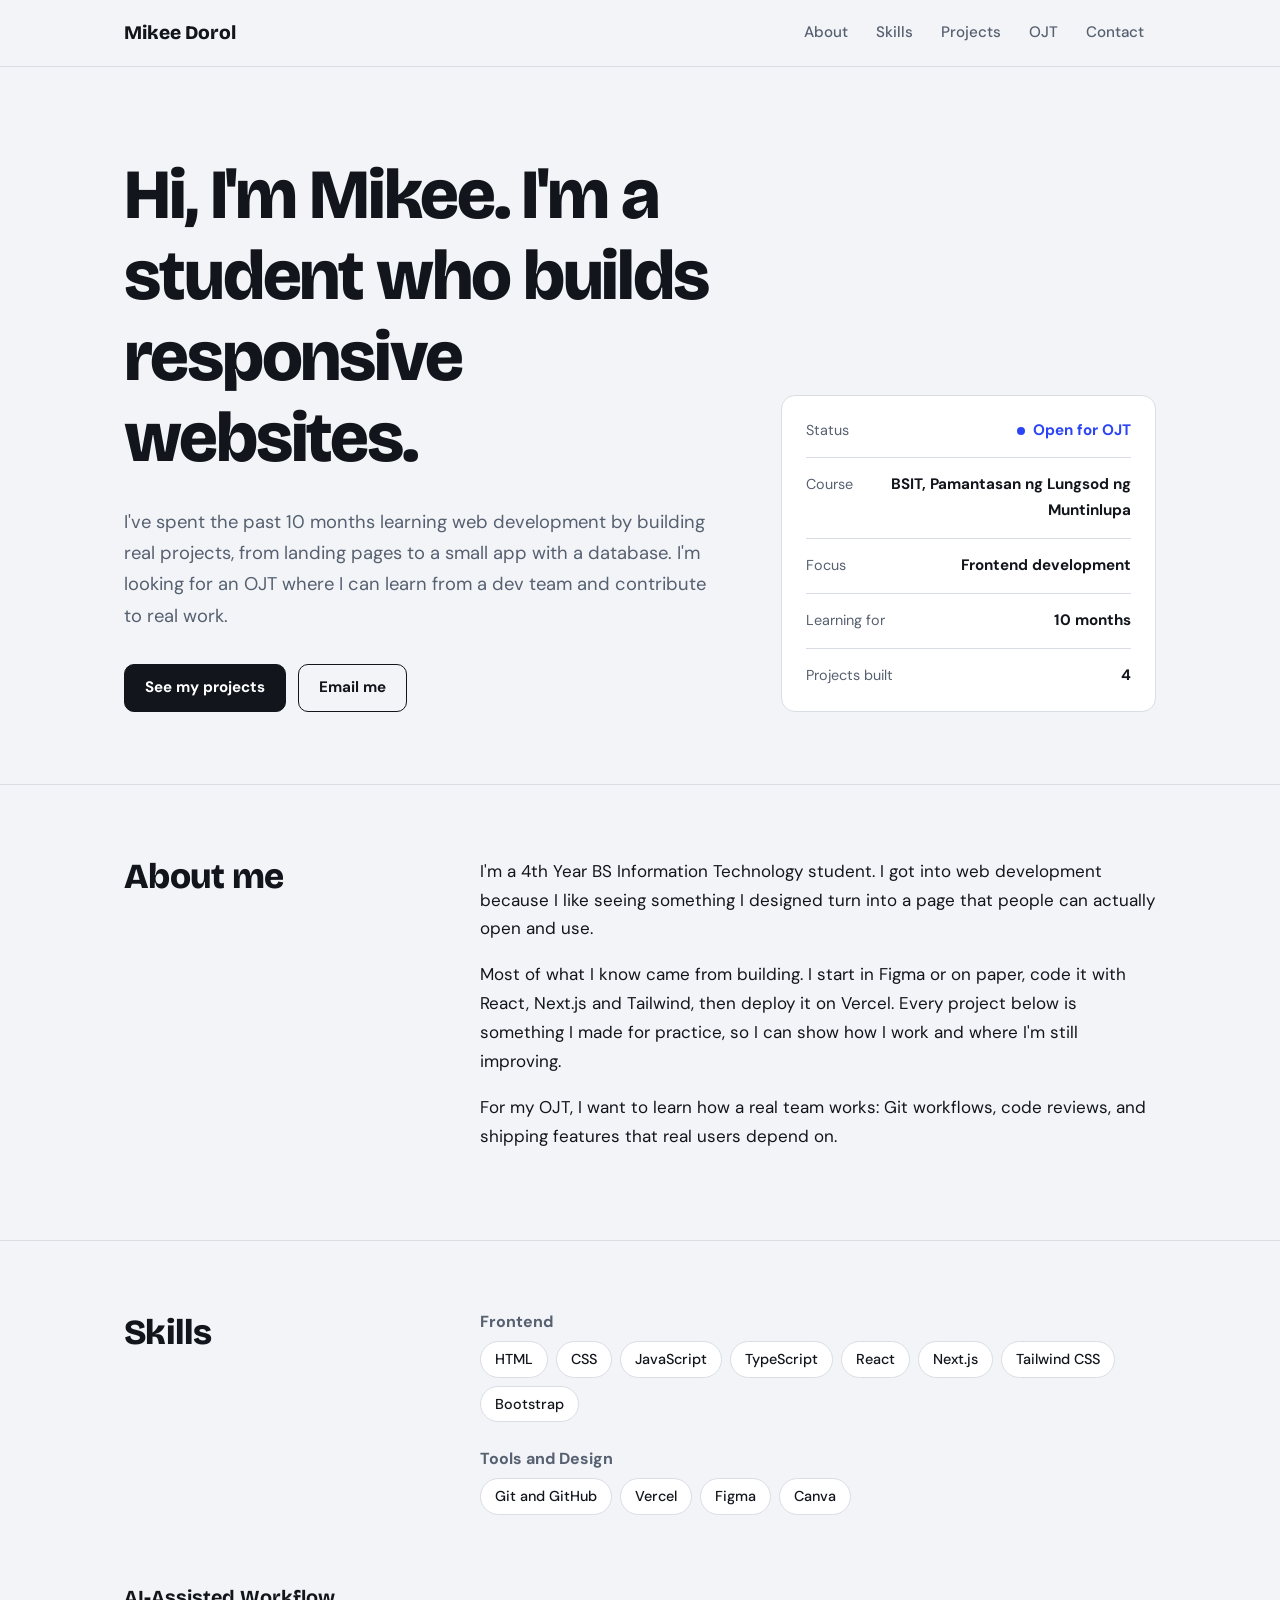
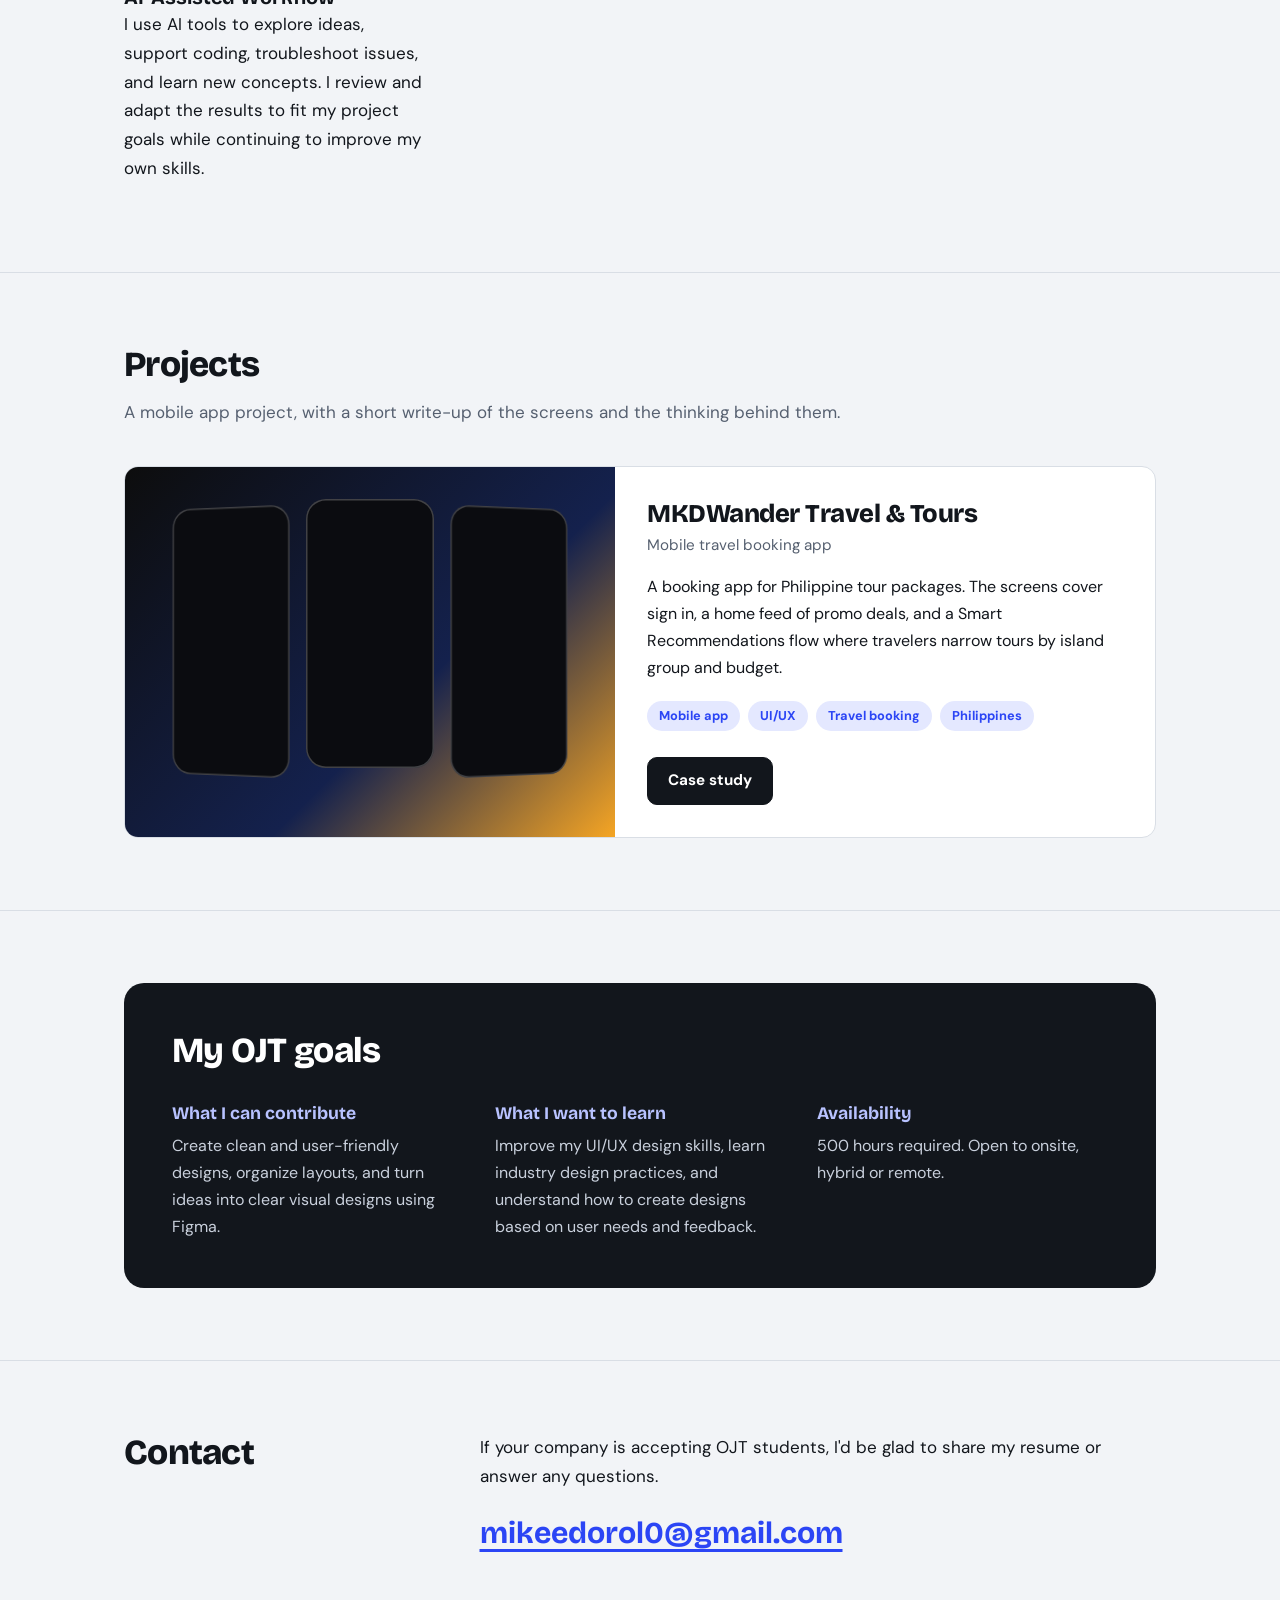
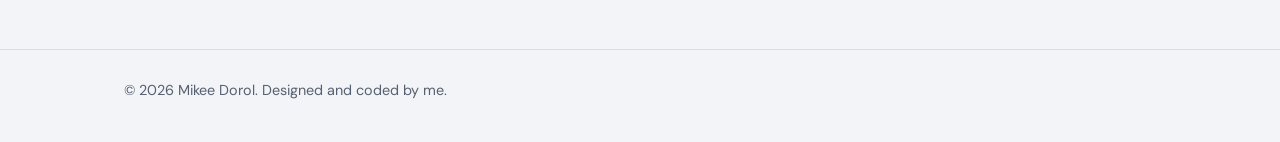
==== index.html @ c8c82039 "Portfolio with AI workflow section and case studies" ====
<!DOCTYPE html>
<html lang="en">
<head>
  <meta charset="UTF-8" />
  <meta name="viewport" content="width=device-width, initial-scale=1.0" />
  <title>Mikee Dorol | Student Web Developer</title>
  <meta name="description" content="Portfolio of Mikee Dorol, a student web developer looking for an OJT placement." />
  <link rel="preconnect" href="https://fonts.googleapis.com" />
  <link rel="preconnect" href="https://fonts.gstatic.com" crossorigin />
  <link href="https://fonts.googleapis.com/css2?family=Bricolage+Grotesque:opsz,wght@12..96,500;12..96,700;12..96,800&family=DM+Sans:wght@400;500;700&display=swap" rel="stylesheet" />
  <link rel="stylesheet" href="style.css" />
</head>
<body>

  <header class="site-header">
    <div class="wrap header-inner">
      <a href="#home" class="brand">Mikee Dorol</a>
      <nav class="nav" aria-label="Main">
        <a href="#about">About</a>
        <a href="#skills">Skills</a>
        <a href="#projects">Projects</a>
        <a href="#ojt">OJT</a>
        <a href="#contact">Contact</a>
      </nav>
    </div>
  </header>

  <main>
    <!-- HERO -->
    <section id="home" class="hero">
      <div class="wrap hero-grid">
        <div>
          <h1>Hi, I'm Mikee. I'm a student who builds responsive websites.</h1>
          <p class="lead">
            I've spent the past 10 months learning web development by building real projects, from
            landing pages to a small app with a database. I'm looking for an OJT where I can learn
            from a dev team and contribute to real work.
          </p>
          <div class="actions">
            <a href="#projects" class="btn btn-primary">See my projects</a>
            <a href="mailto:mikeedorol0@gmail.com" class="btn btn-ghost">Email me</a>
          </div>
        </div>

        <dl class="facts">
          <div><dt>Status</dt><dd class="status">Open for OJT</dd></div>
          <div><dt>Course</dt><dd>BSIT, Pamantasan ng Lungsod ng Muntinlupa</dd></div>
          <div><dt>Focus</dt><dd>Frontend development</dd></div>
          <div><dt>Learning for</dt><dd>10 months</dd></div>
          <div><dt>Projects built</dt><dd>4</dd></div>
        </dl>
      </div>
    </section>

    <!-- ABOUT -->
    <section id="about" class="section">
      <div class="wrap split">
        <h2>About me</h2>
        <div class="prose">
          <p>
            I'm a 4th Year BS Information Technology student. I got into web development because I like seeing
            something I designed turn into a page that people can actually open and use.
          </p>
          <p>
            Most of what I know came from building. I start in Figma or on paper, code it with
            React, Next.js and Tailwind, then deploy it on Vercel. Every project below is something I
            made for practice, so I can show how I work and where I'm still improving.
          </p>
          <p>
            For my OJT, I want to learn how a real team works: Git workflows, code reviews, and
            shipping features that real users depend on.
          </p>
        </div>
      </div>
    </section>


<!-- SKILLS -->
<section id="skills" class="section">
  <div class="wrap split">
    <h2>Skills</h2>

    <div class="skills">
      <div>
        <h3>Frontend</h3>
        <ul class="tags">
          <li>HTML</li>
          <li>CSS</li>
          <li>JavaScript</li>
          <li>TypeScript</li>
          <li>React</li>
          <li>Next.js</li>
          <li>Tailwind CSS</li>
          <li>Bootstrap</li>
        </ul>
      </div>

      <div>
        <h3>Tools and Design</h3>
        <ul class="tags">
          <li>Git and GitHub</li>
          <li>Vercel</li>
          <li>Figma</li>
          <li>Canva</li>
        </ul>
      </div>
    </div>

    <!-- AI-ASSISTED WORKFLOW -->
    <div class="ai-workflow">
      <h3>AI-Assisted Workflow</h3>
      <p>
        I use AI tools to explore ideas, support coding, troubleshoot issues,
        and learn new concepts. I review and adapt the results to fit my
        project goals while continuing to improve my own skills.
      </p>
    </div>
  </div>
</section>


    <!-- PROJECTS -->
    <section id="projects" class="section">
      <div class="wrap">
        <h2>Projects</h2>
        <p class="section-note">A mobile app project, with a short write-up of the screens and the thinking behind them.</p>

        <div class="projects">

          <article class="project">
            <div class="shot shot-phones" style="background: linear-gradient(135deg, #0d0d0d 0%, #14214d 60%, #f5a524 100%);">
              <div class="phones" role="img" aria-label="Three screens from the MKDWander app: Home, Sign in and Smart Recommendations">
                <div class="phone phone--l">
                  <div class="screen"><img src="./images/mkdwander-home.jpg" alt="" width="393" height="1425" loading="lazy" /></div>
                  <span class="notch"></span>
                </div>
                <div class="phone">
                  <div class="screen"><img src="./images/mkdwander-signin.jpg" alt="" width="393" height="852" loading="lazy" /></div>
                  <span class="notch"></span>
                </div>
                <div class="phone phone--r">
                  <div class="screen"><img src="./images/mkdwander-match.jpg" alt="" width="393" height="1349" loading="lazy" /></div>
                  <span class="notch"></span>
                </div>
              </div>
            </div>
            <div class="project-body">
              <h3>MKDWander Travel &amp; Tours</h3>
              <p class="kind">Mobile travel booking app</p>
              <p>A booking app for Philippine tour packages. The screens cover sign in, a home feed of promo deals, and a Smart Recommendations flow where travelers narrow tours by island group and budget.</p>
              <ul class="tags tags-sm">
                <li>Mobile app</li><li>UI/UX</li><li>Travel booking</li><li>Philippines</li>
              </ul>
              <div class="links">
                <!-- Add a live demo or prototype link here when you have one:
                <a href="https://..." target="_blank" rel="noopener" class="btn btn-ghost">Live demo</a> -->
                <a href="./case-study/mkdwander.html" class="btn btn-primary">Case study</a>
              </div>
            </div>
          </article>

        </div>
      </div>
    </section>

    <!-- OJT -->
    <section id="ojt" class="section">
      <div class="wrap">
        <div class="ojt">
          <h2>My OJT goals</h2>
          <div class="ojt-grid">
            <div>
              <h3>What I can contribute</h3>
              <p>Create clean and user-friendly designs, organize layouts, and turn ideas into clear visual designs using Figma.</p>
            </div>
            <div>
              <h3>What I want to learn</h3>
              <p>Improve my UI/UX design skills, learn industry design practices, and understand how to create designs based on user needs and feedback.</p>
            </div>
            <div>
              <h3>Availability</h3>
              <p>500 hours required. Open to onsite, hybrid or remote.</p>
            </div>
          </div>
        </div>
      </div>
    </section>

    <!-- CONTACT -->
    <section id="contact" class="section">
      <div class="wrap split">
        <h2>Contact</h2>
        <div class="prose">
          <p>If your company is accepting OJT students, I'd be glad to share my resume or answer any questions.</p>
          <p><a class="email" href="mailto:mikeedorol0@gmail.com">mikeedorol0@gmail.com</a></p>
        </div>
      </div>
    </section>
  </main>

  <footer class="footer">
    <div class="wrap">© 2026 Mikee Dorol. Designed and coded by me.</div>
  </footer>

</body>
</html>
---- style.css ----
/* ── Tokens ── */
:root {
  --paper: #f2f4f7;
  --card: #ffffff;
  --ink: #12161c;
  --muted: #566070;
  --line: #d9dee5;
  --accent: #2b45f5;
  --accent-soft: #e4e8ff;
  --radius: 14px;
  --font-display: "Bricolage Grotesque", system-ui, sans-serif;
  --font-body: "DM Sans", system-ui, sans-serif;
}

*, *::before, *::after { box-sizing: border-box; }
html { scroll-behavior: smooth; scroll-padding-top: 80px; }
body {
  margin: 0;
  background: var(--paper);
  color: var(--ink);
  font-family: var(--font-body);
  font-size: 1.0625rem;
  line-height: 1.7;
}
img { max-width: 100%; display: block; }
a { color: inherit; }
h1, h2, h3 { font-family: var(--font-display); line-height: 1.15; margin: 0; }
p { margin: 0 0 1em; }
ul { list-style: none; margin: 0; padding: 0; }

:focus-visible { outline: 3px solid var(--accent); outline-offset: 3px; border-radius: 6px; }

.wrap { max-width: 1080px; margin: 0 auto; padding: 0 24px; }

/* ── Header ── */
.site-header {
  position: sticky; top: 0; z-index: 10;
  background: rgba(242, 244, 247, 0.9);
  backdrop-filter: blur(10px);
  border-bottom: 1px solid var(--line);
}
.header-inner { display: flex; align-items: center; justify-content: space-between; gap: 16px; padding-top: 14px; padding-bottom: 14px; flex-wrap: wrap; }
.brand { font-family: var(--font-display); font-weight: 800; font-size: 1.2rem; text-decoration: none; }
.nav { display: flex; gap: 4px; flex-wrap: wrap; }
.nav a { padding: 6px 12px; border-radius: 8px; font-size: 0.95rem; font-weight: 500; text-decoration: none; color: var(--muted); transition: color .2s, background .2s; }
.nav a:hover { color: var(--ink); background: var(--accent-soft); }

/* ── Buttons ── */
.btn { display: inline-block; padding: 10px 20px; border-radius: 10px; font-weight: 700; font-size: 0.95rem; text-decoration: none; border: 1.5px solid var(--ink); transition: background .2s, color .2s, border-color .2s; }
.btn-primary { background: var(--ink); color: #fff; }
.btn-primary:hover { background: var(--accent); border-color: var(--accent); }
.btn-ghost { background: transparent; color: var(--ink); }
.btn-ghost:hover { background: var(--ink); color: #fff; }

/* ── Hero (the one bold moment) ── */
.hero { padding: 88px 0 72px; }
.hero-grid { display: grid; grid-template-columns: 1.6fr 1fr; gap: 56px; align-items: end; }
.hero h1 { font-size: clamp(2.4rem, 5.6vw, 4.4rem); font-weight: 800; letter-spacing: -0.03em; margin-bottom: 28px; }
.lead { font-size: 1.15rem; color: var(--muted); max-width: 58ch; margin-bottom: 32px; }
.actions { display: flex; flex-wrap: wrap; gap: 12px; }

.facts { margin: 0; background: var(--card); border: 1px solid var(--line); border-radius: var(--radius); padding: 8px 24px; }
.facts > div { display: flex; justify-content: space-between; gap: 16px; padding: 14px 0; border-bottom: 1px solid var(--line); }
.facts > div:last-child { border-bottom: 0; }
.facts dt { color: var(--muted); font-size: 0.9rem; }
.facts dd { margin: 0; font-weight: 700; text-align: right; font-size: 0.95rem; }
.status { color: var(--accent); }
.status::before { content: ""; display: inline-block; width: 8px; height: 8px; margin-right: 8px; border-radius: 50%; background: var(--accent); }

/* ── Sections ── */
.section { padding: 72px 0; border-top: 1px solid var(--line); }
.section h2 { font-size: clamp(1.7rem, 3vw, 2.2rem); font-weight: 800; letter-spacing: -0.02em; }
.split { display: grid; grid-template-columns: 1fr 2.2fr; gap: 48px; }
.prose { max-width: 62ch; }
.section-note { color: var(--muted); max-width: 60ch; margin: 12px 0 40px; }

/* ── Tags & skills ── */
.tags { display: flex; flex-wrap: wrap; gap: 8px; }
.tags li { padding: 5px 14px; background: var(--card); border: 1px solid var(--line); border-radius: 999px; font-size: 0.9rem; font-weight: 500; }
.tags-sm li { padding: 3px 11px; font-size: 0.8rem; background: var(--accent-soft); border-color: transparent; color: var(--accent); font-weight: 700; }
.skills { display: grid; gap: 28px; }
.skills h3 { font-size: 1rem; margin-bottom: 10px; color: var(--muted); font-family: var(--font-body); font-weight: 700; }

/* ── Projects ── */
.projects { display: grid; gap: 28px; }
.project { display: grid; grid-template-columns: 1fr 1.1fr; background: var(--card); border: 1px solid var(--line); border-radius: var(--radius); overflow: hidden; }
.project:nth-child(even) { grid-template-columns: 1.1fr 1fr; }
.project:nth-child(even) .shot { order: 2; }
.shot { display: flex; align-items: flex-end; justify-content: center; padding: 32px 28px 0; min-height: 280px; overflow: hidden; }
.shot img { width: 100%; max-width: 420px; border-radius: 8px 8px 0 0; object-fit: cover; object-position: top; border: 1px solid rgba(255,255,255,.15); box-shadow: 0 -8px 30px rgba(0,0,0,.4); }
.project-body { padding: 32px; display: flex; flex-direction: column; gap: 4px; }
.project-body h3 { font-size: 1.6rem; font-weight: 800; letter-spacing: -0.02em; }
.kind { color: var(--muted); font-size: 0.95rem; margin-bottom: 10px; }
.project-body > p:not(.kind) { font-size: 1rem; }
.project-body .tags { margin-bottom: 22px; }
.links { display: flex; flex-wrap: wrap; gap: 10px; margin-top: auto; }

/* ── OJT ── */
.ojt { background: var(--ink); color: #fff; border-radius: 20px; padding: 48px; }
.ojt h2 { margin-bottom: 32px; }
.ojt-grid { display: grid; grid-template-columns: repeat(3, 1fr); gap: 32px; }
.ojt h3 { font-size: 1.1rem; margin-bottom: 8px; color: #b8c2ff; }
.ojt p { color: #c9d0dc; font-size: 1rem; margin: 0; }

/* ── Contact & footer ── */
.email { font-family: var(--font-display); font-size: clamp(1.3rem, 3vw, 1.9rem); font-weight: 700; color: var(--accent); text-underline-offset: 6px; }
.email:hover { color: var(--ink); }
.footer { padding: 28px 0 40px; border-top: 1px solid var(--line); color: var(--muted); font-size: 0.9rem; }

/* ── Phone mockup (project cards and case studies) ── */
.phones { --pw: clamp(84px, 25vw, 128px); display: flex; justify-content: center; align-items: flex-start; gap: clamp(4px, 1.5vw, 12px); width: 100%; }
.shot-phones { align-items: flex-start; padding-inline: 12px; }
.shot-phones .phones { margin-bottom: calc(var(--pw) * -0.4); }

.phone { position: relative; flex: none; width: var(--pw); padding: calc(var(--pw) * 0.03); border-radius: calc(var(--pw) * 0.155); background: #0b0c10; box-shadow: inset 0 0 0 1.5px rgba(255,255,255,.22); transform-style: preserve-3d; }
.phone--l { margin-top: calc(var(--pw) * 0.06); transform: perspective(1400px) rotateY(-24deg); }
.phone--r { margin-top: calc(var(--pw) * 0.06); transform: perspective(1400px) rotateY(24deg); }
/* visible thickness on the tilted phones */
.phone--l::after, .phone--r::after { content: ""; position: absolute; top: 5%; bottom: 5%; width: calc(var(--pw) * 0.14); }
.phone--l::after { left: 100%; transform-origin: 0 50%; transform: rotateY(90deg); background: linear-gradient(90deg, #1a1c24, #0b0c10); }
.phone--r::after { right: 100%; transform-origin: 100% 50%; transform: rotateY(-90deg); background: linear-gradient(270deg, #1a1c24, #0b0c10); }

.screen { position: relative; aspect-ratio: 393 / 852; overflow: hidden; border-radius: calc(var(--pw) * 0.128); background: #fff; transform: translateZ(0.5px); }
.screen::after { content: ""; position: absolute; inset: 0; background: linear-gradient(125deg, rgba(255,255,255,.16), rgba(255,255,255,0) 38%); pointer-events: none; }
.screen img { width: 100%; max-width: none; height: 100%; aspect-ratio: auto; border: 0; border-radius: 0; box-shadow: none; object-fit: cover; object-position: 50% 0%; transition: object-position 1.2s ease; }
.notch { position: absolute; top: calc(var(--pw) * 0.03); left: 50%; width: calc(var(--pw) * 0.36); height: calc(var(--pw) * 0.07); background: #0b0c10; border-radius: 0 0 calc(var(--pw) * 0.06) calc(var(--pw) * 0.06); transform: translate3d(-50%, 0, 1px); }
.notch::after { content: ""; position: absolute; left: 34%; top: 36%; width: calc(var(--pw) * 0.022); height: calc(var(--pw) * 0.022); border-radius: 50%; background: #2b3140; box-shadow: calc(var(--pw) * 0.04) 0 0 #2b3140; }

/* long screens scroll through on hover, tap or focus */
.scrollable:hover .screen img, .scrollable:focus-within .screen img { object-position: 50% 100%; transition: object-position 6s linear; }

/* ── Responsive ── */
@media (max-width: 860px) {
  .hero { padding: 56px 0 48px; }
  .hero-grid, .split { grid-template-columns: 1fr; gap: 32px; }
  .project, .project:nth-child(even) { grid-template-columns: 1fr; }
  .project:nth-child(even) .shot { order: 0; }
  .shot { min-height: 220px; }
  .ojt { padding: 32px 24px; }
  .ojt-grid { grid-template-columns: 1fr; gap: 24px; }
}
@media (max-width: 520px) {
  .header-inner { justify-content: center; }
  .project-body { padding: 24px 20px; }
}

@media (prefers-reduced-motion: reduce) {
  html { scroll-behavior: auto; }
  * { transition: none !important; }
}


.ai-workflow {
  margin-top: 24px;
}

.ai-workflow p {
  line-height: 1.7;
  max-width: 900px;
}
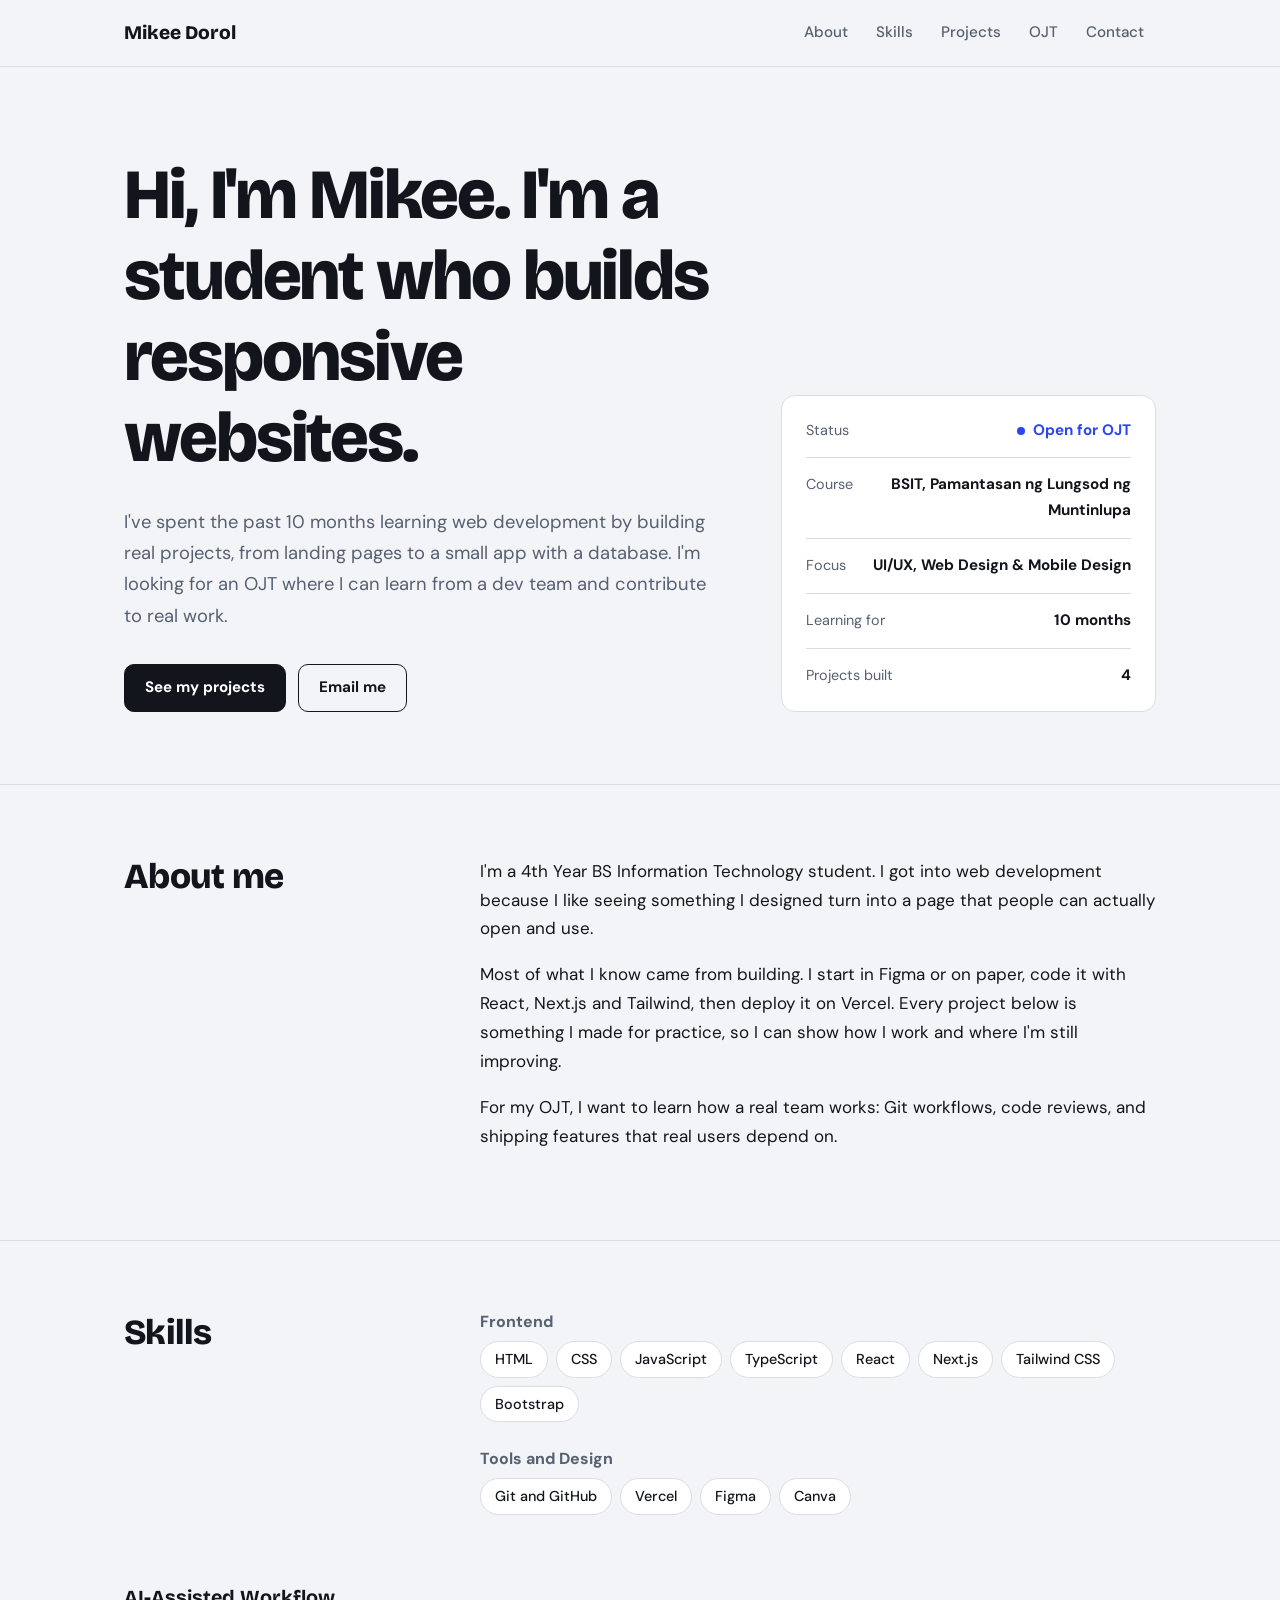
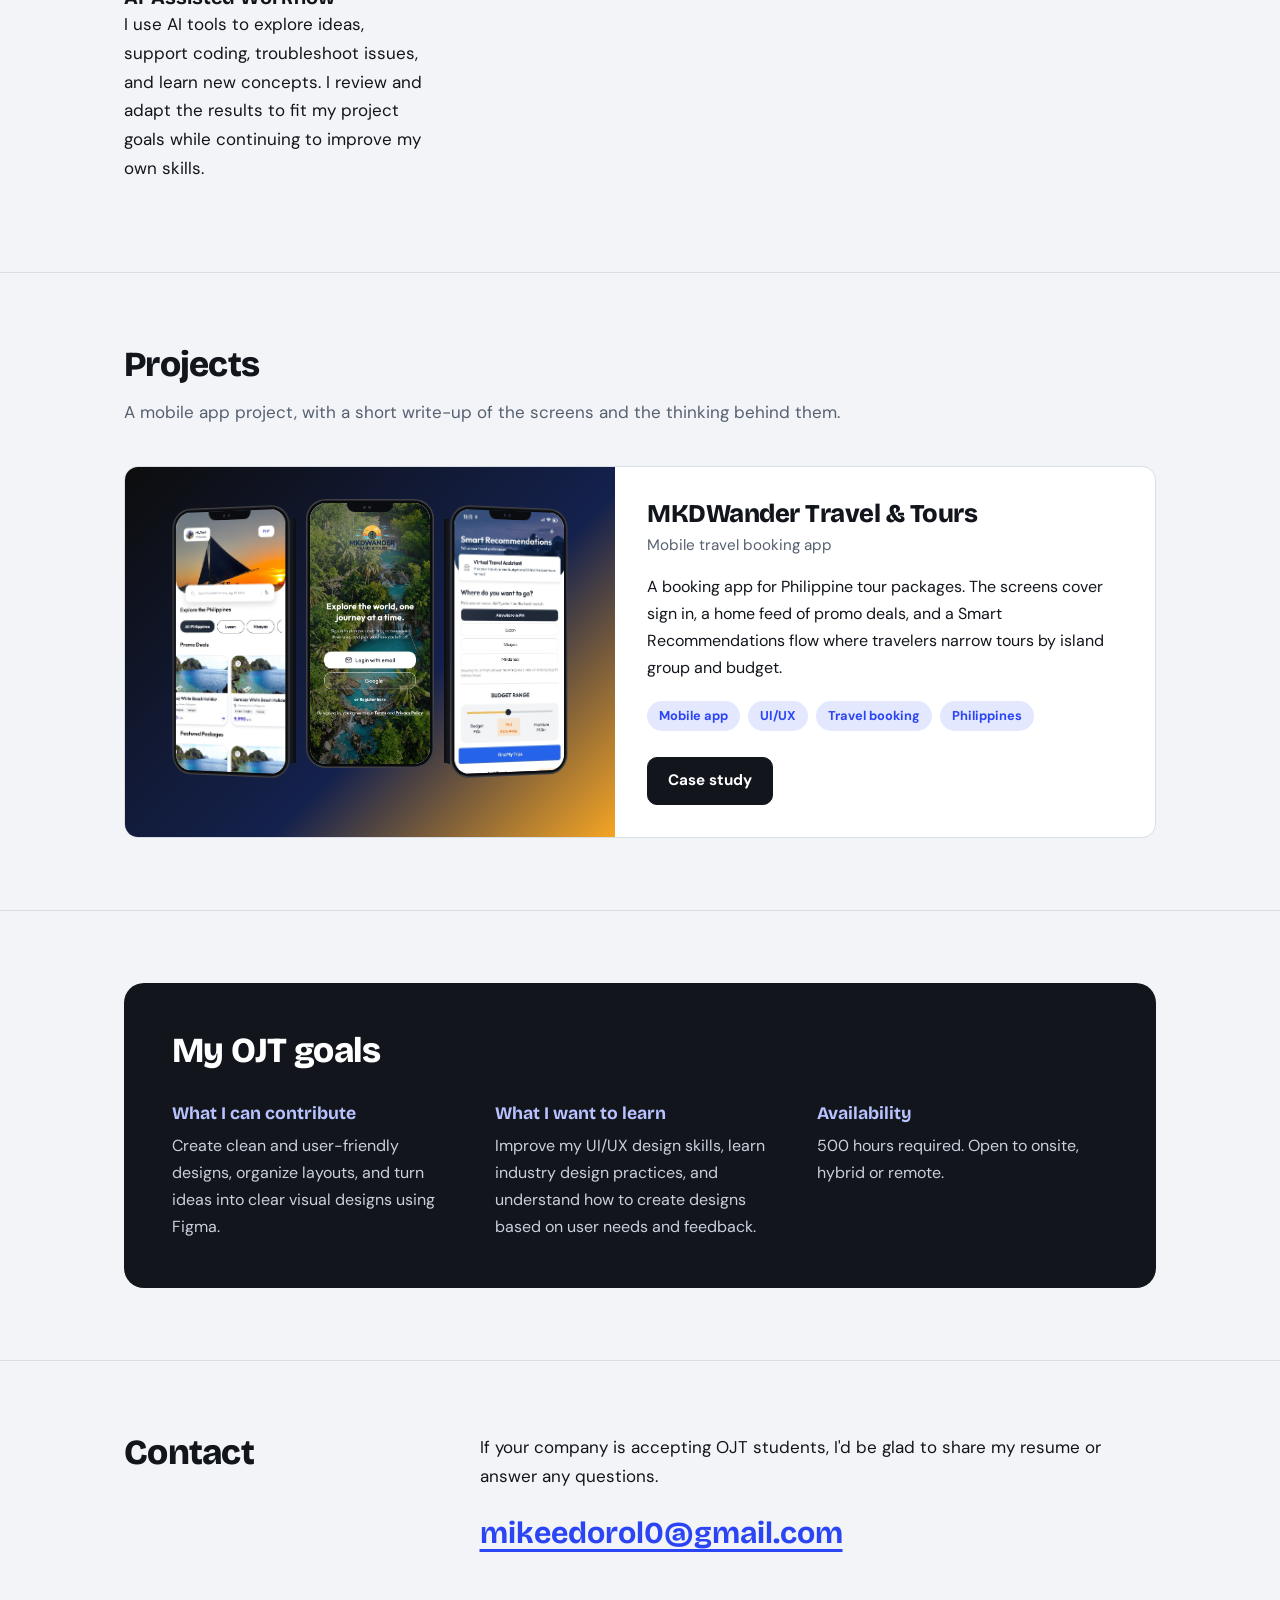
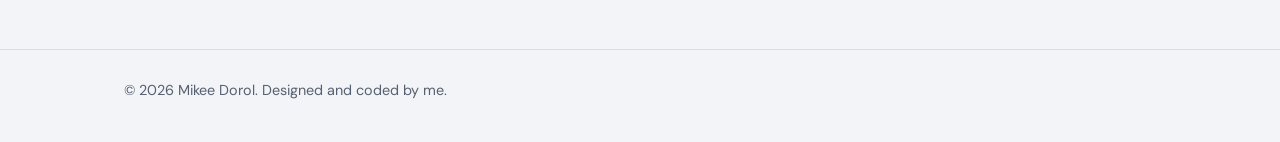
==== commit 528cd9ff: "updated focus content" ====
--- a/index.html
+++ b/index.html
@@ -45,7 +45,7 @@
         <dl class="facts">
           <div><dt>Status</dt><dd class="status">Open for OJT</dd></div>
           <div><dt>Course</dt><dd>BSIT, Pamantasan ng Lungsod ng Muntinlupa</dd></div>
-          <div><dt>Focus</dt><dd>Frontend development</dd></div>
+          <div><dt>Focus</dt><dd>UI/UX, Web Design & Mobile Design</dd></div>
           <div><dt>Learning for</dt><dd>10 months</dd></div>
           <div><dt>Projects built</dt><dd>4</dd></div>
         </dl>
